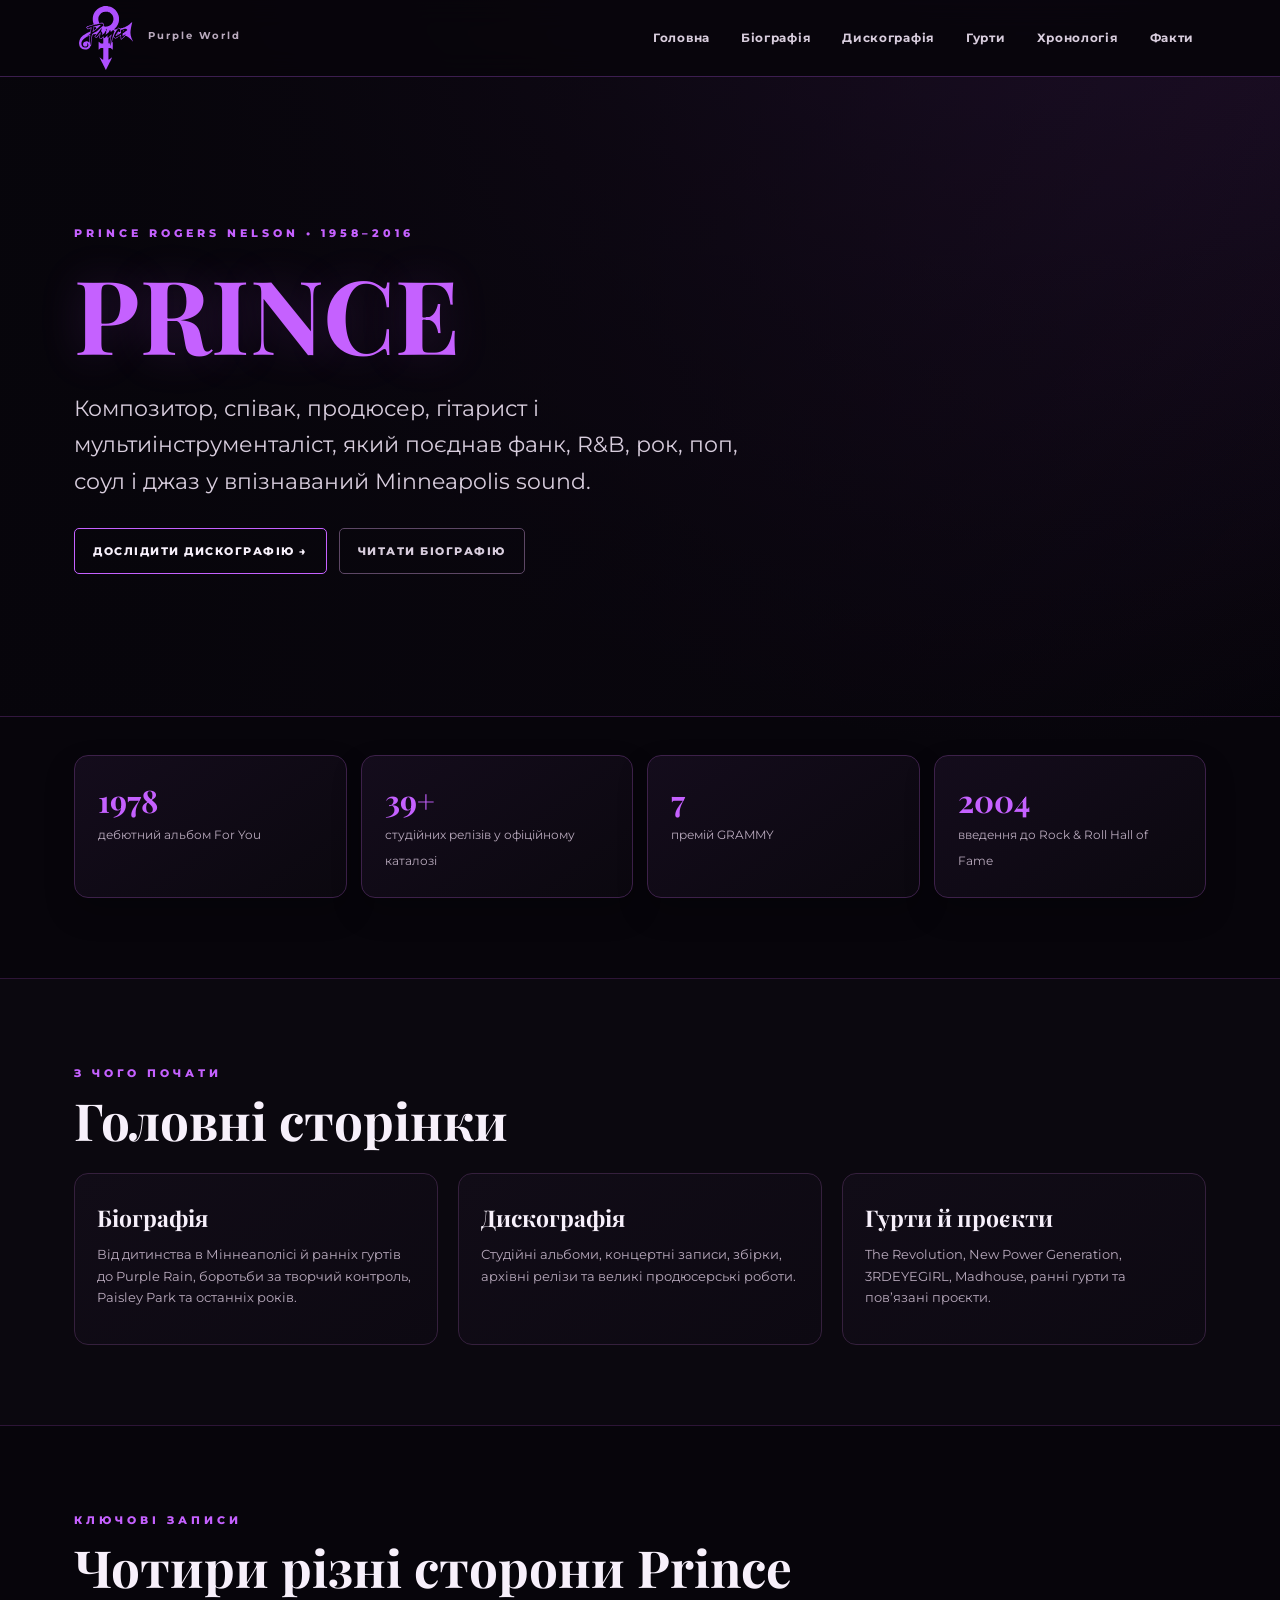
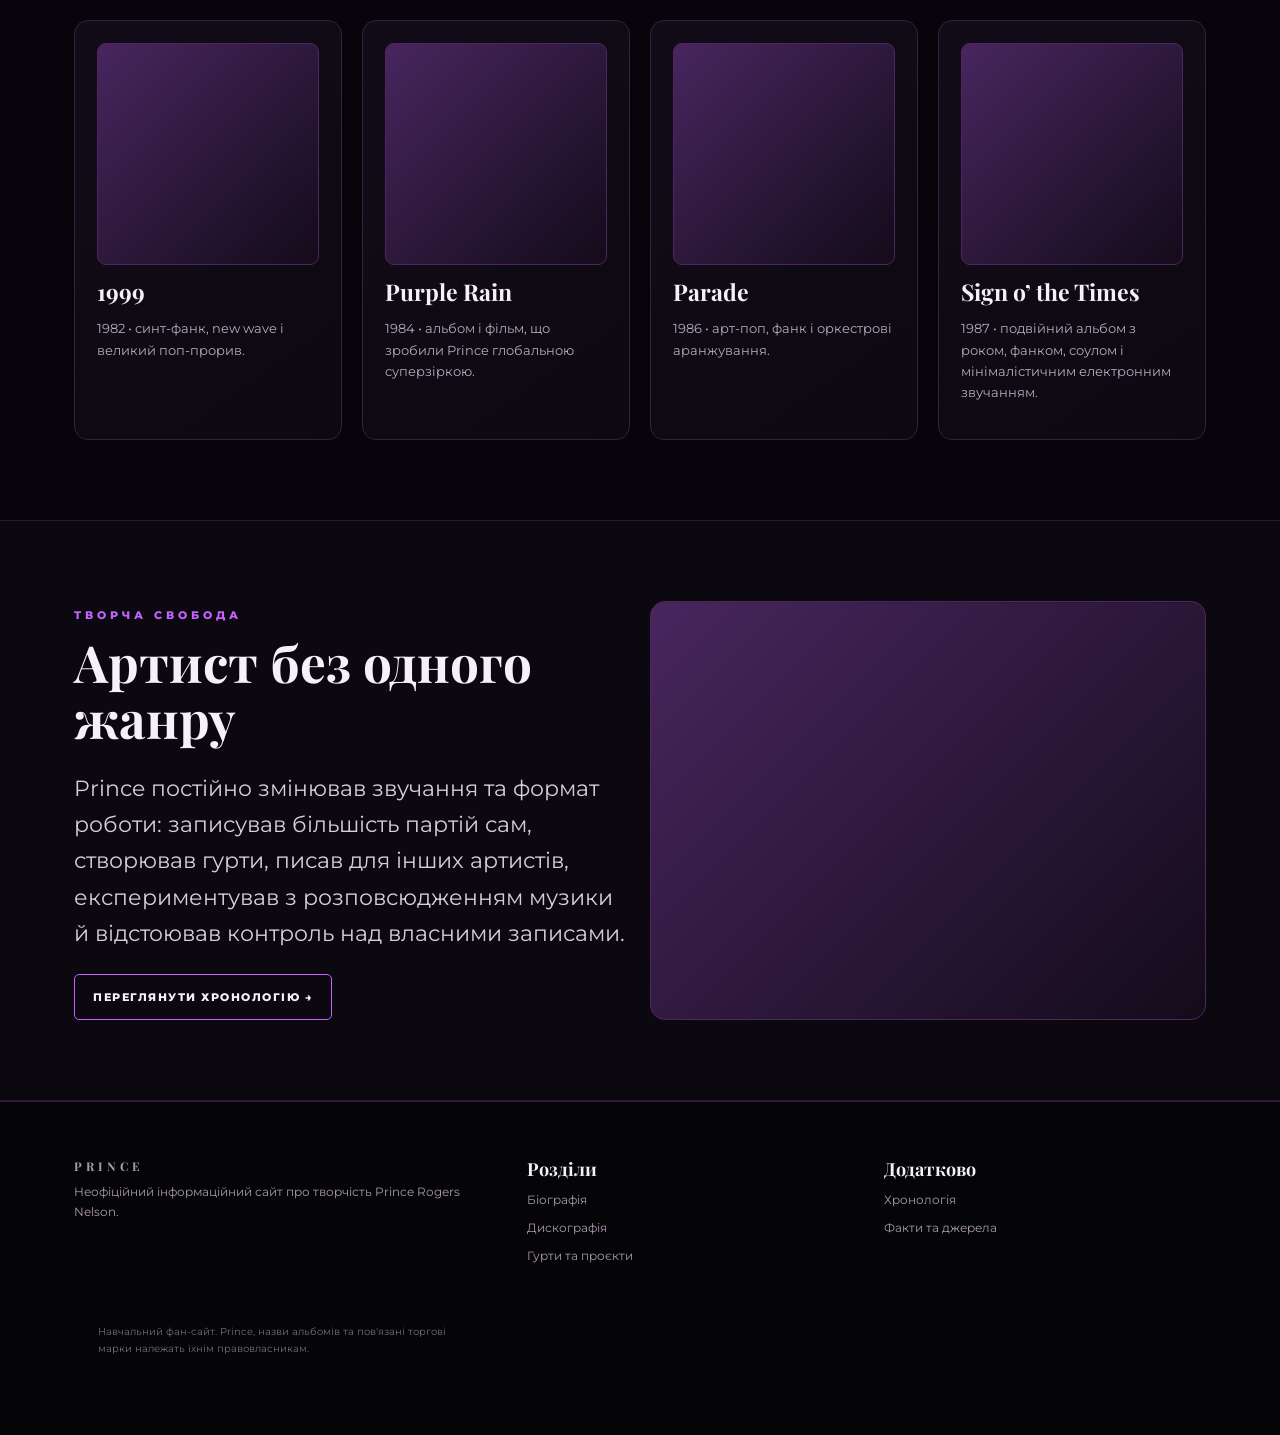
==== index.html @ ebdb9632 "Add files via upload" ====
<!doctype html><html lang="uk"><head><meta charset="utf-8"><meta name="viewport" content="width=device-width,initial-scale=1"><meta name="description" content="Головна — неофіційний інформаційний сайт про Prince"><title>Головна | PRINCE</title><link rel="stylesheet" href="style.css"></head><body><header class="site-header"><div class="header-inner">
<a class="logo" href="index.html">
    <img src="love-symbol.svg" alt="PRINCE">
    <span>Purple World</span>
</a>
<button class="menu-btn" aria-label="Меню">☰</button>
<nav class="nav">
<a href="index.html">Головна</a><a href="biography.html">Біографія</a><a href="discography.html">Дискографія</a><a href="bands.html">Гурти</a><a href="timeline.html">Хронологія</a><a href="facts.html">Факти</a>
</nav></div></header>
<main>
<section class="hero"><div class="hero-photo" style="--photo:url('images/prince-hero.jpg')"></div><div class="hero-content"><span class="kicker">Prince Rogers Nelson • 1958–2016</span><h1>PRINCE</h1><p class="lead">Композитор, співак, продюсер, гітарист і мультиінструменталіст, який поєднав фанк, R&B, рок, поп, соул і джаз у впізнаваний Minneapolis sound.</p><div class="actions"><a class="btn" href="discography.html">Дослідити дискографію →</a><a class="btn secondary" href="biography.html">Читати біографію</a></div></div></section>
<section><div class="wrap"><div class="stats"><div class="stat"><strong>1978</strong><span>дебютний альбом For You</span></div><div class="stat"><strong>39+</strong><span>студійних релізів у офіційному каталозі</span></div><div class="stat"><strong>7</strong><span>премій GRAMMY</span></div><div class="stat"><strong>2004</strong><span>введення до Rock & Roll Hall of Fame</span></div></div></div></section>
<section class="section-dark"><div class="wrap"><span class="kicker">З чого почати</span><h2>Головні сторінки</h2><div class="grid three"><a class="card" href="biography.html"><h3>Біографія</h3><p>Від дитинства в Міннеаполісі й ранніх гуртів до Purple Rain, боротьби за творчий контроль, Paisley Park та останніх років.</p></a><a class="card" href="discography.html"><h3>Дискографія</h3><p>Студійні альбоми, концертні записи, збірки, архівні релізи та великі продюсерські роботи.</p></a><a class="card" href="bands.html"><h3>Гурти й проєкти</h3><p>The Revolution, New Power Generation, 3RDEYEGIRL, Madhouse, ранні гурти та пов’язані проєкти.</p></a></div></div></section>
<section><div class="wrap"><span class="kicker">Ключові записи</span><h2>Чотири різні сторони Prince</h2><div class="grid four"><article class="card"><div class="album-cover" style="--photo:url('images/1999.jpg')" data-label="Обкладинка альбому"></div><h3>1999</h3><p>1982 • синт-фанк, new wave і великий поп-прорив.</p></article><article class="card"><div class="album-cover" style="--photo:url('images/purple-rain.jpg')" data-label="Обкладинка альбому"></div><h3>Purple Rain</h3><p>1984 • альбом і фільм, що зробили Prince глобальною суперзіркою.</p></article><article class="card"><div class="album-cover" style="--photo:url('images/parade.jpg')" data-label="Обкладинка альбому"></div><h3>Parade</h3><p>1986 • арт-поп, фанк і оркестрові аранжування.</p></article><article class="card"><div class="album-cover" style="--photo:url('images/sign-times.jpg')" data-label="Обкладинка альбому"></div><h3>Sign o’ the Times</h3><p>1987 • подвійний альбом з роком, фанком, соулом і мінімалістичним електронним звучанням.</p></article></div></div></section>
<section class="section-dark"><div class="wrap"><div class="grid two"><div><span class="kicker">Творча свобода</span><h2>Артист без одного жанру</h2><p class="lead">Prince постійно змінював звучання та формат роботи: записував більшість партій сам, створював гурти, писав для інших артистів, експериментував з розповсюдженням музики й відстоював контроль над власними записами.</p><a class="btn" href="timeline.html">Переглянути хронологію →</a></div><div class="photo-slot" style="--photo:url('images/paisley-park.jpg')" data-label="Додай фото: images/paisley-park.jpg"></div></div></div></section>
</main><footer class="site-footer"><div class="footer-inner"><div><a class="logo" href="index.html">PRINCE</a><p>Неофіційний інформаційний сайт про творчість Prince Rogers Nelson.</p></div><div><h3>Розділи</h3><a href="biography.html">Біографія</a><a href="discography.html">Дискографія</a><a href="bands.html">Гурти та проєкти</a></div><div><h3>Додатково</h3><a href="timeline.html">Хронологія</a><a href="facts.html">Факти та джерела</a></div><div class="copyright">Навчальний фан-сайт. Prince, назви альбомів та пов'язані торгові марки належать їхнім правовласникам.</div></footer><script src="script.js"></script>
</body></html>
---- style.css ----
@import url('https://fonts.googleapis.com/css2?family=Montserrat:wght@400;500;600;700;800&family=Playfair+Display:ital,wght@0,600;0,700;1,600&display=swap');

:root{
  --bg:#07050b;
  --panel:#100b16;
  --panel2:#15101d;
  --text:#f7f0fb;
  --muted:#b9aabd;
  --purple:#c561ff;
  --purple2:#8e35c8;
  --gold:#e7bf72;
  --line:#4b255d;
  --max:1180px;
}
*{box-sizing:border-box}
html{scroll-behavior:smooth}
body{margin:0;background:radial-gradient(circle at 80% -10%,#281235 0,transparent 30%),var(--bg);color:var(--text);font-family:Montserrat,Arial,sans-serif;line-height:1.65}
a{color:inherit;text-decoration:none}
img{max-width:100%}
button,input{font:inherit}
.site-header{position:sticky;top:0;z-index:50;min-height:76px;background:rgba(7,5,11,.9);backdrop-filter:blur(14px);border-bottom:1px solid rgba(197,97,255,.28)}
.header-inner{max-width:var(--max);margin:auto;display:flex;align-items:center;gap:25px;padding:0 24px;min-height:76px}
.logo{font:700 26px 'Playfair Display',serif;letter-spacing:4px;color:var(--purple);white-space:nowrap}
.logo {
    display: flex;
    align-items: center;
    gap: 10px;
}

.logo img {
    width: 64px;
    height: 64px;
    object-fit: contain;
}
.logo img {
    filter: invert(40%) sepia(80%) saturate(3000%) hue-rotate(250deg);
}
.logo span{font-family:Montserrat;font-size:10px;letter-spacing:2px;color:var(--muted);display:block;margin-top:-5px}
.nav{margin-left:auto;display:flex;align-items:center;gap:7px;flex-wrap:wrap;justify-content:flex-end}
.nav a{font-size:12px;font-weight:700;letter-spacing:.7px;padding:10px 12px;border-radius:30px;color:#d8cddd}
.nav a:hover,.nav a.active{background:#24102d;color:#fff}
.menu-btn{display:none;margin-left:auto;background:none;border:1px solid var(--line);color:white;border-radius:9px;padding:8px 11px}
main{min-height:70vh}
.wrap{max-width:var(--max);margin:auto;padding:80px 24px}
.kicker{color:var(--purple);font-size:11px;letter-spacing:4px;font-weight:800;text-transform:uppercase}
h1,h2,h3{font-family:'Playfair Display',serif;line-height:1.08}
h1{font-size:clamp(52px,8vw,105px);margin:13px 0 22px}
h2{font-size:clamp(34px,4vw,52px);margin:8px 0 25px}
h3{font-size:23px;margin:10px 0}
p{color:#d2c7d5}.muted{color:var(--muted)}
.lead{font-size:clamp(17px,2vw,22px);max-width:760px;color:#d8cddd}
.hero{min-height:640px;display:grid;align-items:center;border-bottom:1px solid #32173f;position:relative;overflow:hidden}
.hero:after{content:'';position:absolute;inset:0;background:linear-gradient(90deg,rgba(7,5,11,.98) 10%,rgba(7,5,11,.72) 48%,rgba(7,5,11,.15) 100%);pointer-events:none}
.hero-photo{position:absolute;inset:0;background-image:linear-gradient(135deg,rgba(105,44,138,.15),rgba(0,0,0,.1)),var(--photo,url('images/prince-hero.jpg'));background-position:center;background-size:cover;filter:saturate(.85)}
.hero-content{position:relative;z-index:2;max-width:var(--max);width:100%;margin:auto;padding:100px 24px}
.hero h1{color:var(--purple);text-shadow:0 0 45px rgba(197,97,255,.18)}
.hero .lead{max-width:680px}
.actions{display:flex;gap:12px;flex-wrap:wrap;margin-top:28px}
.btn{display:inline-flex;align-items:center;gap:8px;border:1px solid var(--purple);border-radius:5px;padding:13px 18px;font-size:11px;font-weight:800;letter-spacing:1.5px;text-transform:uppercase;transition:.2s}
.btn:hover{background:var(--purple);color:#100714;transform:translateY(-2px)}
.btn.secondary{border-color:#5d4765;color:#d8cddd}.btn.secondary:hover{background:#1b1420;color:white}
.stats{display:grid;grid-template-columns:repeat(4,1fr);gap:14px;margin-top:-42px;position:relative;z-index:3}
.stat{background:linear-gradient(145deg,#140c1c,#0b080f);border:1px solid #3d214a;border-radius:14px;padding:23px;box-shadow:0 14px 30px rgba(0,0,0,.24)}
.stat strong{display:block;font:700 31px 'Playfair Display';color:var(--purple)}
.stat span{font-size:12px;color:var(--muted)}
.grid{display:grid;gap:20px}.grid.two{grid-template-columns:repeat(2,1fr)}.grid.three{grid-template-columns:repeat(3,1fr)}.grid.four{grid-template-columns:repeat(4,1fr)}
.card{background:linear-gradient(145deg,#110c17,#0d0912);border:1px solid #35203d;border-radius:14px;padding:22px;transition:.25s}
.card:hover{border-color:#6f3589;transform:translateY(-3px)}
.card p{font-size:13px;color:var(--muted)}
.album-cover,.photo-slot{position:relative;overflow:hidden;background-color:#170f20;background-image:linear-gradient(135deg,rgba(197,97,255,.28),rgba(18,10,24,.78)),var(--photo);background-size:cover;background-position:center;border:1px solid #4e275e}
.album-cover{aspect-ratio:1;border-radius:9px;margin-bottom:15px}.photo-slot{min-height:370px;border-radius:15px}
.photo-slot:after,.album-cover:after{content:attr(data-label);position:absolute;left:12px;right:12px;bottom:12px;padding:8px 10px;background:rgba(7,5,11,.72);backdrop-filter:blur(8px);border:1px solid rgba(255,255,255,.12);border-radius:7px;color:#d8cddd;font-size:10px;letter-spacing:.5px}
.photo-slot:after,
.album-cover:after {
    display: none;
}
.section-dark{background:#0b080f;border-block:1px solid #2d1537}
.timeline{position:relative;margin-top:30px}.timeline:before{content:'';position:absolute;left:14px;top:10px;bottom:10px;width:2px;background:linear-gradient(var(--purple),#32153f)}
.timeline-item{position:relative;padding:0 0 34px 55px}.timeline-item:before{content:'';position:absolute;left:7px;top:5px;width:16px;height:16px;border:3px solid var(--bg);border-radius:50%;background:var(--purple);box-shadow:0 0 0 1px #7938a0}
.timeline-item .year{color:var(--purple);font-weight:800;font-size:12px;letter-spacing:2px}.timeline-item h3{margin:4px 0}.timeline-item p{margin:8px 0 0;max-width:820px;color:var(--muted)}
.page-hero{padding:90px 24px 60px;border-bottom:1px solid #351a40;background:radial-gradient(circle at 80% 20%,#2f123d 0,transparent 35%)}
.page-hero>div{max-width:var(--max);margin:auto}.page-hero h1{font-size:clamp(48px,7vw,88px);margin-bottom:15px}
.bio-layout{display:grid;grid-template-columns:.85fr 1.15fr;gap:45px;align-items:start}.bio-layout .photo-slot{position:sticky;top:110px}
.quote{font:italic 24px 'Playfair Display';color:#d9a2fb;border-left:3px solid var(--purple);padding:5px 0 5px 22px;margin:35px 0}
.info-table{width:100%;border-collapse:collapse}.info-table td{padding:12px 0;border-bottom:1px solid #2c1d32;vertical-align:top}.info-table td:first-child{width:36%;color:#9c8ba3;font-size:12px;text-transform:uppercase;letter-spacing:.7px}.info-table td:last-child{font-size:14px}
.filters{display:flex;gap:9px;flex-wrap:wrap;margin:25px 0}.filter-btn{cursor:pointer;border:1px solid #4c3155;background:#0f0a14;color:#c9bdcd;border-radius:30px;padding:9px 14px;font-size:11px;font-weight:700}.filter-btn.active,.filter-btn:hover{background:#3c174d;border-color:#8d43aa;color:white}
.search{width:100%;max-width:480px;background:#0c0910;border:1px solid #482654;color:white;border-radius:8px;padding:13px 14px;outline:none}.search:focus{border-color:var(--purple)}
.discography-grid{display:grid;grid-template-columns:repeat(4,1fr);gap:15px}.release{padding:16px;background:#0d0911;border:1px solid #33203a;border-radius:10px}.release .year{font-size:11px;color:var(--purple);font-weight:800;letter-spacing:1px}.release h3{font-family:Montserrat;font-size:14px;margin:7px 0 0;line-height:1.35}.release .tag{display:inline-block;margin-top:9px;font-size:9px;letter-spacing:.8px;text-transform:uppercase;color:#a996b0}.release.hidden{display:none}
.band-card{display:grid;grid-template-columns:150px 1fr;gap:20px;align-items:center}.band-card .photo-slot{min-height:150px;aspect-ratio:1}.band-card ul{padding-left:18px;color:#cbbdcc;font-size:13px}
.facts{counter-reset:facts}.fact{position:relative;padding:20px 20px 20px 74px;min-height:90px}.fact:before{counter-increment:facts;content:counter(facts,decimal-leading-zero);position:absolute;left:18px;top:20px;color:var(--purple);font:700 25px 'Playfair Display'}
.source-list a{color:#d69aff;text-decoration:underline;text-underline-offset:3px}.source-list li{margin-bottom:10px;color:#bbaec0;font-size:13px}
.site-footer{border-top:1px solid #351943;background:#050407}.footer-inner{max-width:var(--max);margin:auto;padding:48px 24px;display:grid;grid-template-columns:1.3fr 1fr 1fr;gap:35px}.footer-inner h3{font-size:18px}.footer-inner a,.footer-inner p{display:block;font-size:12px;color:#a99bad;margin:8px 0}.copyright{max-width:var(--max);margin:auto;padding:16px 24px 30px;color:#776b7c;font-size:10px}
.notice{border:1px dashed #6e3b7f;background:#100a16;border-radius:12px;padding:18px;color:#c9b9ce;font-size:13px}
@media(max-width:980px){.discography-grid,.grid.four{grid-template-columns:repeat(3,1fr)}.grid.three{grid-template-columns:repeat(2,1fr)}.stats{grid-template-columns:repeat(2,1fr)}.bio-layout{grid-template-columns:1fr}.bio-layout .photo-slot{position:relative;top:auto;min-height:500px}.footer-inner{grid-template-columns:1fr 1fr}}
@media(max-width:760px){.menu-btn{display:block}.nav{display:none;position:absolute;left:0;right:0;top:76px;background:#09060d;border-bottom:1px solid #3b1a49;padding:16px 20px;flex-direction:column;align-items:stretch}.nav.open{display:flex}.nav a{text-align:center}.hero{min-height:580px}.hero:after{background:linear-gradient(0deg,rgba(7,5,11,.98) 8%,rgba(7,5,11,.65) 70%,rgba(7,5,11,.3))}.wrap{padding:58px 18px}.page-hero{padding:70px 18px 45px}.page-hero>div{padding:0}.grid.two,.grid.three,.grid.four,.discography-grid{grid-template-columns:1fr}.stats{grid-template-columns:1fr 1fr;margin-top:-25px}.stat{padding:16px}.band-card{grid-template-columns:1fr}.band-card .photo-slot{aspect-ratio:16/10}.footer-inner{grid-template-columns:1fr}.photo-slot{min-height:300px}}
@media(max-width:450px){.stats{grid-template-columns:1fr}.hero h1{font-size:62px}.logo{font-size:22px}}
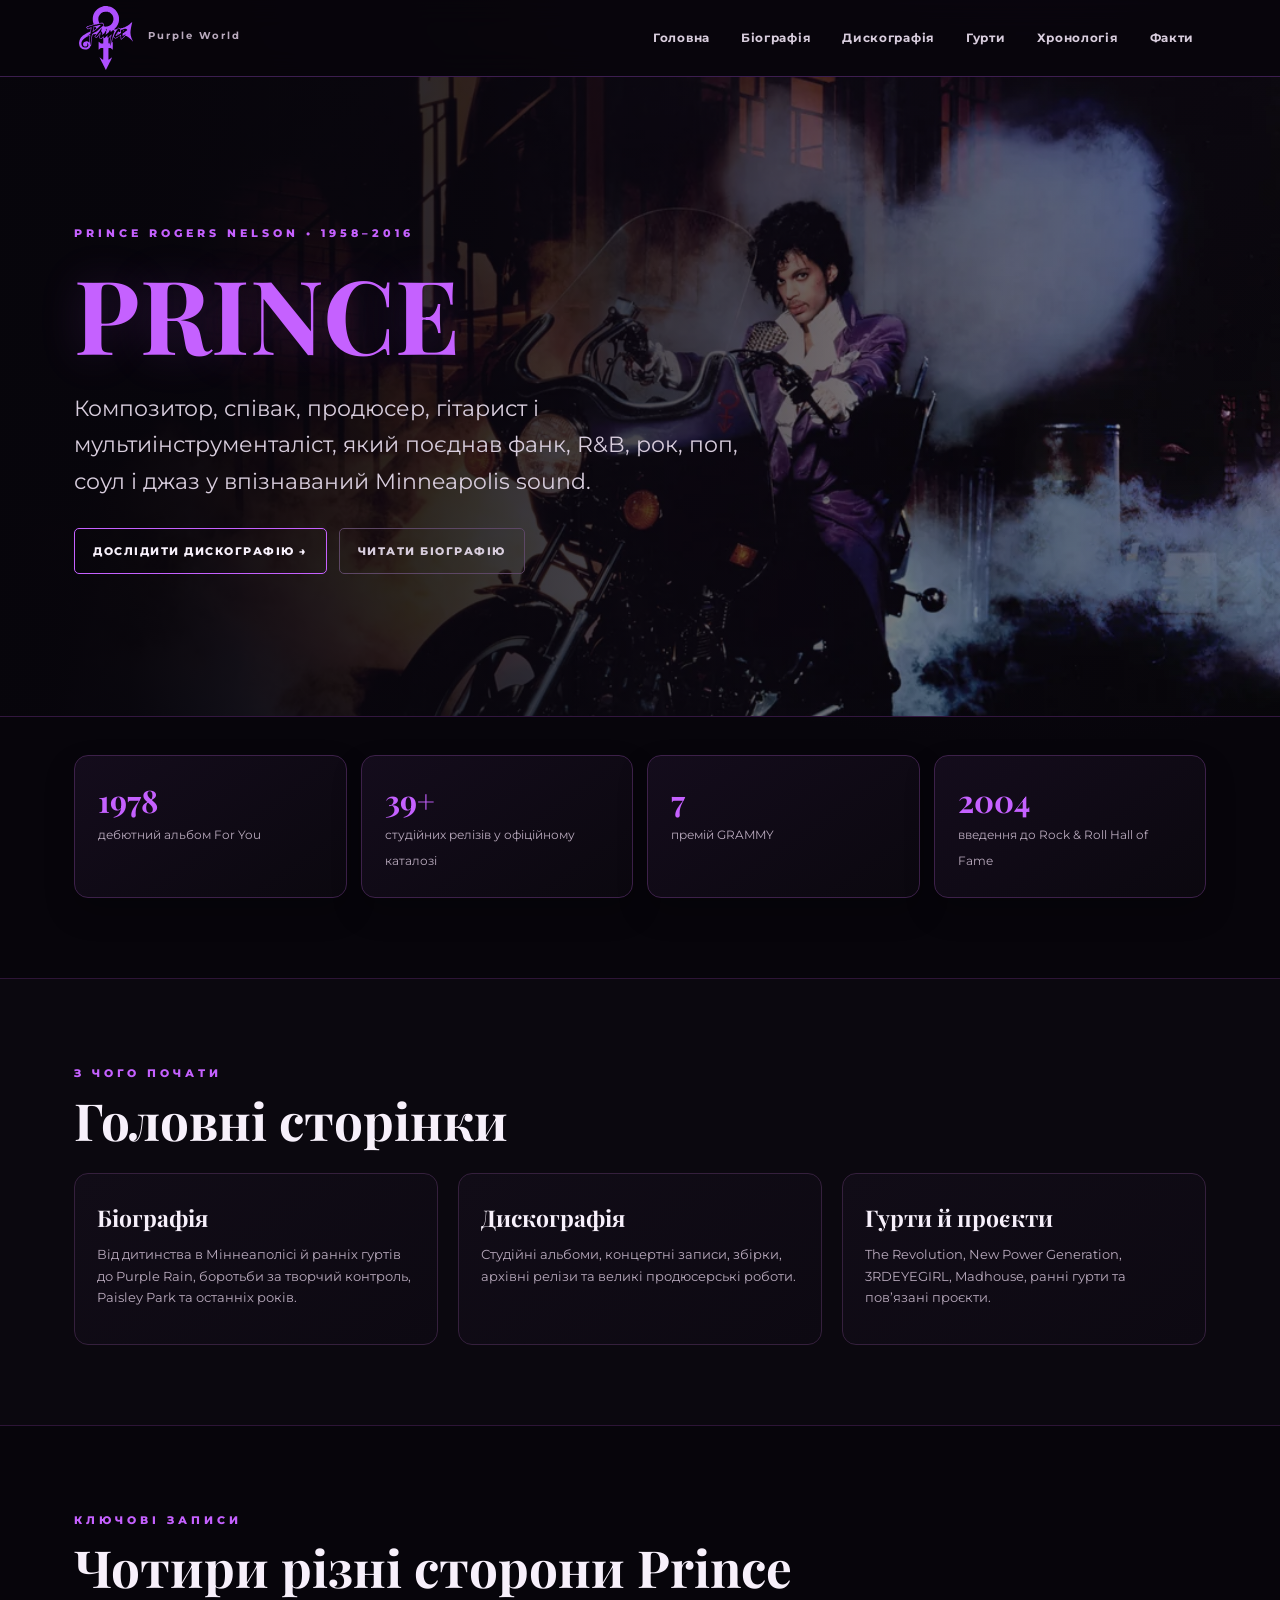
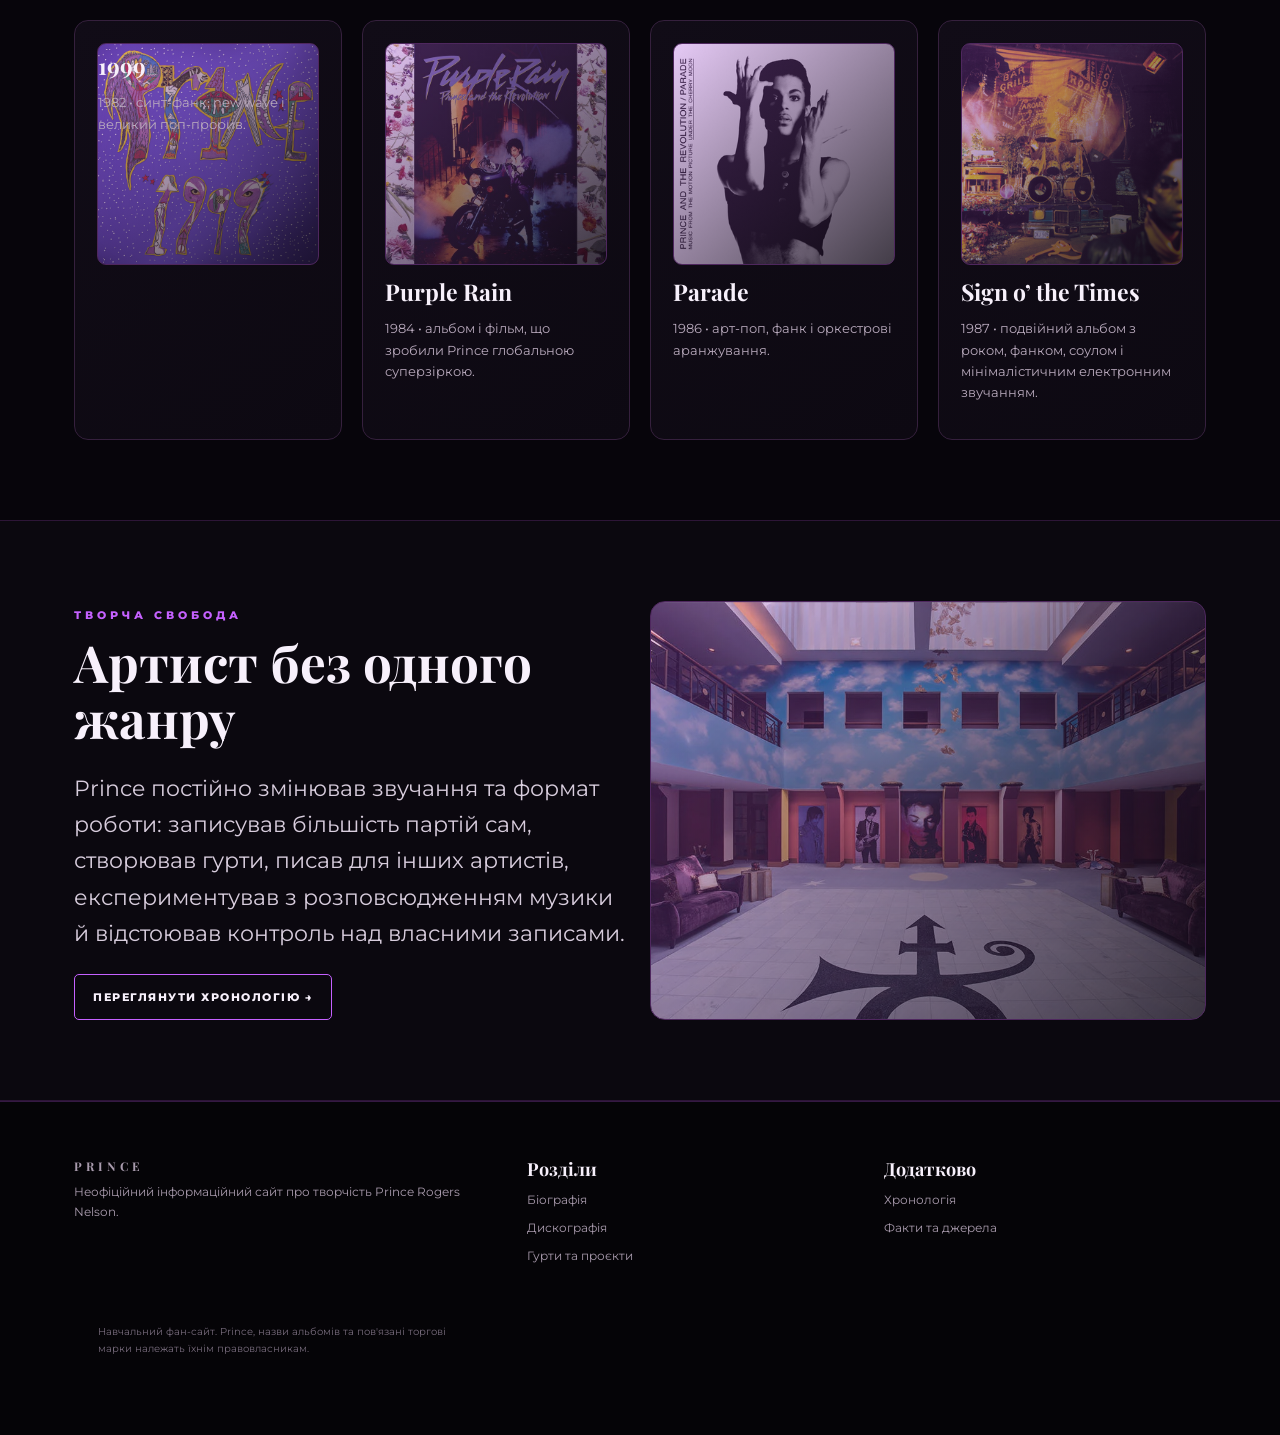
==== commit 6142d39d: "Update index.html" ====
--- a/index.html
+++ b/index.html
@@ -11,7 +11,10 @@
 <section class="hero"><div class="hero-photo" style="--photo:url('images/prince-hero.jpg')"></div><div class="hero-content"><span class="kicker">Prince Rogers Nelson • 1958–2016</span><h1>PRINCE</h1><p class="lead">Композитор, співак, продюсер, гітарист і мультиінструменталіст, який поєднав фанк, R&B, рок, поп, соул і джаз у впізнаваний Minneapolis sound.</p><div class="actions"><a class="btn" href="discography.html">Дослідити дискографію →</a><a class="btn secondary" href="biography.html">Читати біографію</a></div></div></section>
 <section><div class="wrap"><div class="stats"><div class="stat"><strong>1978</strong><span>дебютний альбом For You</span></div><div class="stat"><strong>39+</strong><span>студійних релізів у офіційному каталозі</span></div><div class="stat"><strong>7</strong><span>премій GRAMMY</span></div><div class="stat"><strong>2004</strong><span>введення до Rock & Roll Hall of Fame</span></div></div></div></section>
 <section class="section-dark"><div class="wrap"><span class="kicker">З чого почати</span><h2>Головні сторінки</h2><div class="grid three"><a class="card" href="biography.html"><h3>Біографія</h3><p>Від дитинства в Міннеаполісі й ранніх гуртів до Purple Rain, боротьби за творчий контроль, Paisley Park та останніх років.</p></a><a class="card" href="discography.html"><h3>Дискографія</h3><p>Студійні альбоми, концертні записи, збірки, архівні релізи та великі продюсерські роботи.</p></a><a class="card" href="bands.html"><h3>Гурти й проєкти</h3><p>The Revolution, New Power Generation, 3RDEYEGIRL, Madhouse, ранні гурти та пов’язані проєкти.</p></a></div></div></section>
-<section><div class="wrap"><span class="kicker">Ключові записи</span><h2>Чотири різні сторони Prince</h2><div class="grid four"><article class="card"><div class="album-cover" style="--photo:url('images/1999.jpg')" data-label="Обкладинка альбому"></div><h3>1999</h3><p>1982 • синт-фанк, new wave і великий поп-прорив.</p></article><article class="card"><div class="album-cover" style="--photo:url('images/purple-rain.jpg')" data-label="Обкладинка альбому"></div><h3>Purple Rain</h3><p>1984 • альбом і фільм, що зробили Prince глобальною суперзіркою.</p></article><article class="card"><div class="album-cover" style="--photo:url('images/parade.jpg')" data-label="Обкладинка альбому"></div><h3>Parade</h3><p>1986 • арт-поп, фанк і оркестрові аранжування.</p></article><article class="card"><div class="album-cover" style="--photo:url('images/sign-times.jpg')" data-label="Обкладинка альбому"></div><h3>Sign o’ the Times</h3><p>1987 • подвійний альбом з роком, фанком, соулом і мінімалістичним електронним звучанням.</p></article></div></div></section>
+<section><div class="wrap"><span class="kicker">Ключові записи</span><h2>Чотири різні сторони Prince</h2><div class="grid four"><article class="card"><div class="album-cover" style="--photo:url('images/1999.jpg')" data-label="Обкладинка альбому"><a class="feature-card" href="https://en.wikipedia.org/wiki/1999_(Prince_album)" target="_blank">
+    <h3>1999</h3>
+    <p>1982 • синт-фанк, new wave і великий поп-прорив.</p>
+</a></article><article class="card"><div class="album-cover" style="--photo:url('images/purple-rain.jpg')" data-label="Обкладинка альбому"></div><h3>Purple Rain</h3><p>1984 • альбом і фільм, що зробили Prince глобальною суперзіркою.</p></article><article class="card"><div class="album-cover" style="--photo:url('images/parade.jpg')" data-label="Обкладинка альбому"></div><h3>Parade</h3><p>1986 • арт-поп, фанк і оркестрові аранжування.</p></article><article class="card"><div class="album-cover" style="--photo:url('images/sign-times.jpg')" data-label="Обкладинка альбому"></div><h3>Sign o’ the Times</h3><p>1987 • подвійний альбом з роком, фанком, соулом і мінімалістичним електронним звучанням.</p></article></div></div></section>
 <section class="section-dark"><div class="wrap"><div class="grid two"><div><span class="kicker">Творча свобода</span><h2>Артист без одного жанру</h2><p class="lead">Prince постійно змінював звучання та формат роботи: записував більшість партій сам, створював гурти, писав для інших артистів, експериментував з розповсюдженням музики й відстоював контроль над власними записами.</p><a class="btn" href="timeline.html">Переглянути хронологію →</a></div><div class="photo-slot" style="--photo:url('images/paisley-park.jpg')" data-label="Додай фото: images/paisley-park.jpg"></div></div></div></section>
 </main><footer class="site-footer"><div class="footer-inner"><div><a class="logo" href="index.html">PRINCE</a><p>Неофіційний інформаційний сайт про творчість Prince Rogers Nelson.</p></div><div><h3>Розділи</h3><a href="biography.html">Біографія</a><a href="discography.html">Дискографія</a><a href="bands.html">Гурти та проєкти</a></div><div><h3>Додатково</h3><a href="timeline.html">Хронологія</a><a href="facts.html">Факти та джерела</a></div><div class="copyright">Навчальний фан-сайт. Prince, назви альбомів та пов'язані торгові марки належать їхнім правовласникам.</div></footer><script src="script.js"></script>
-</body></html>+</body></html>
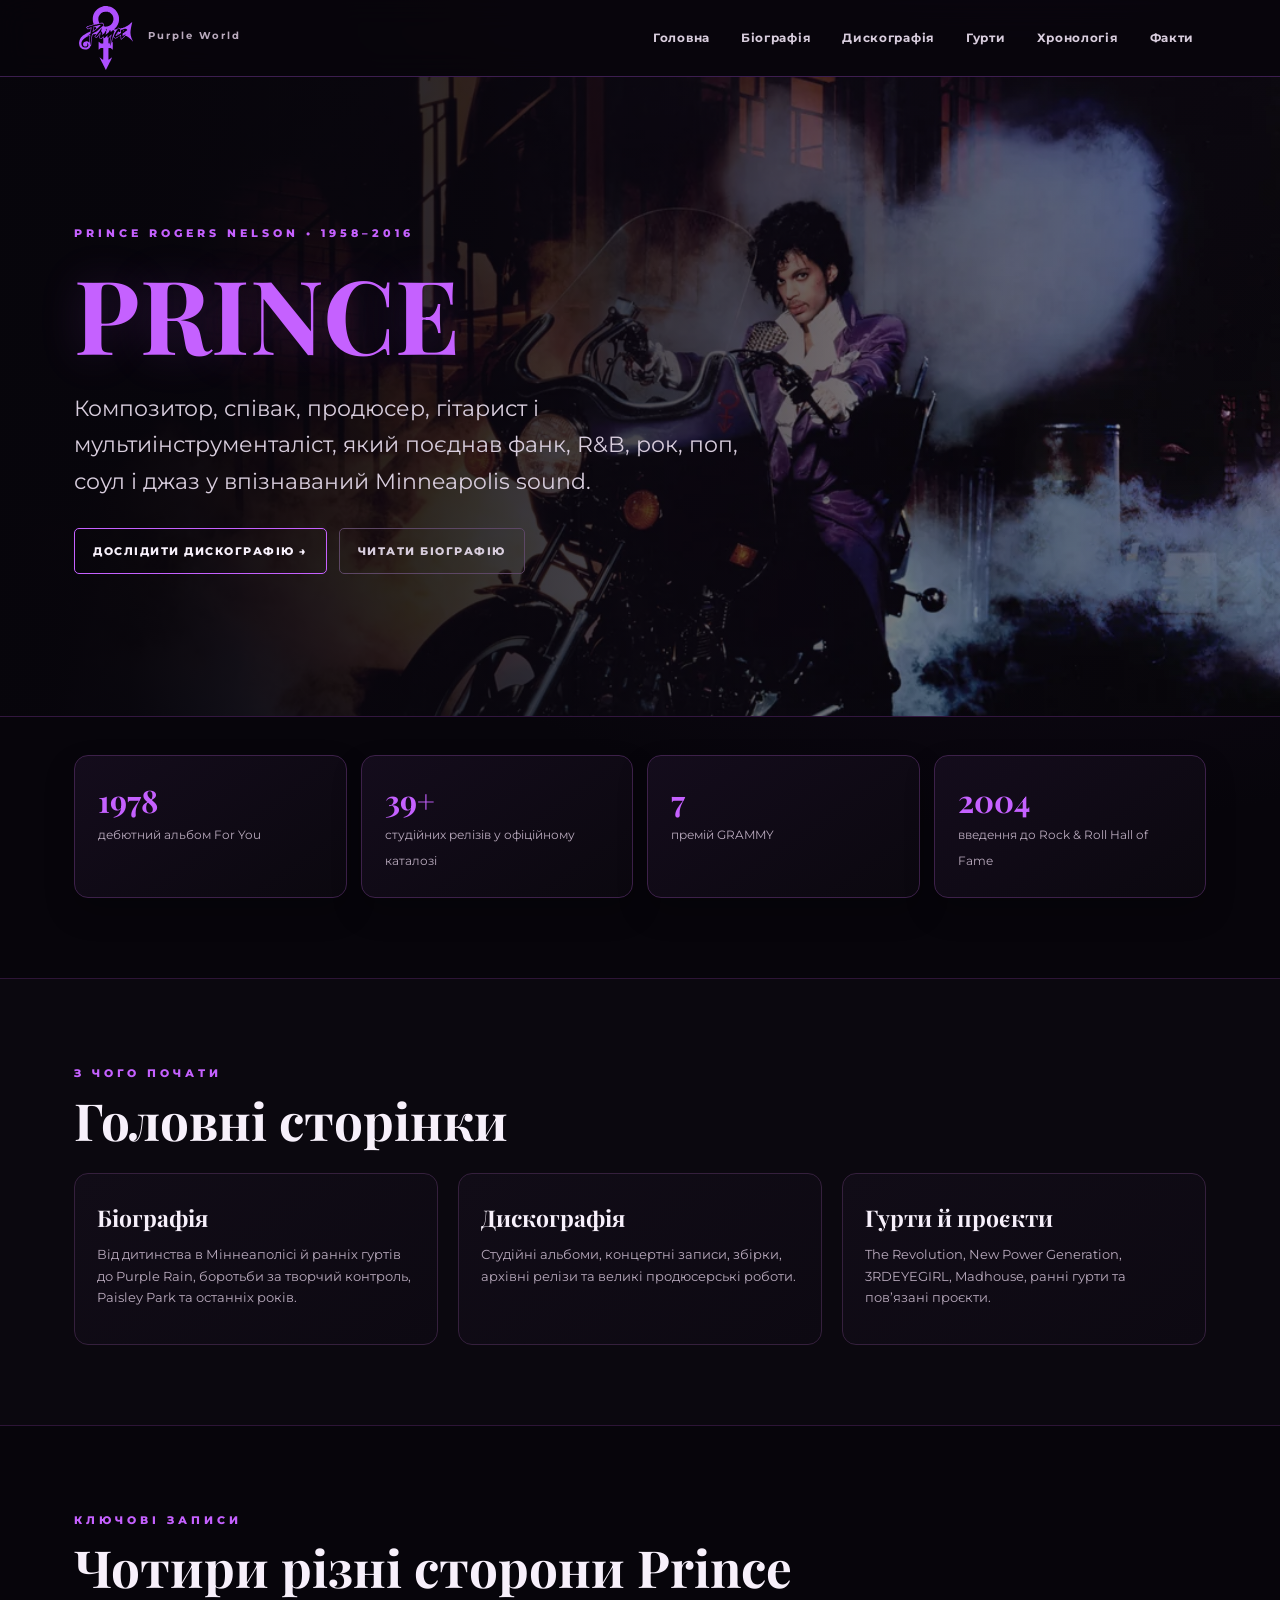
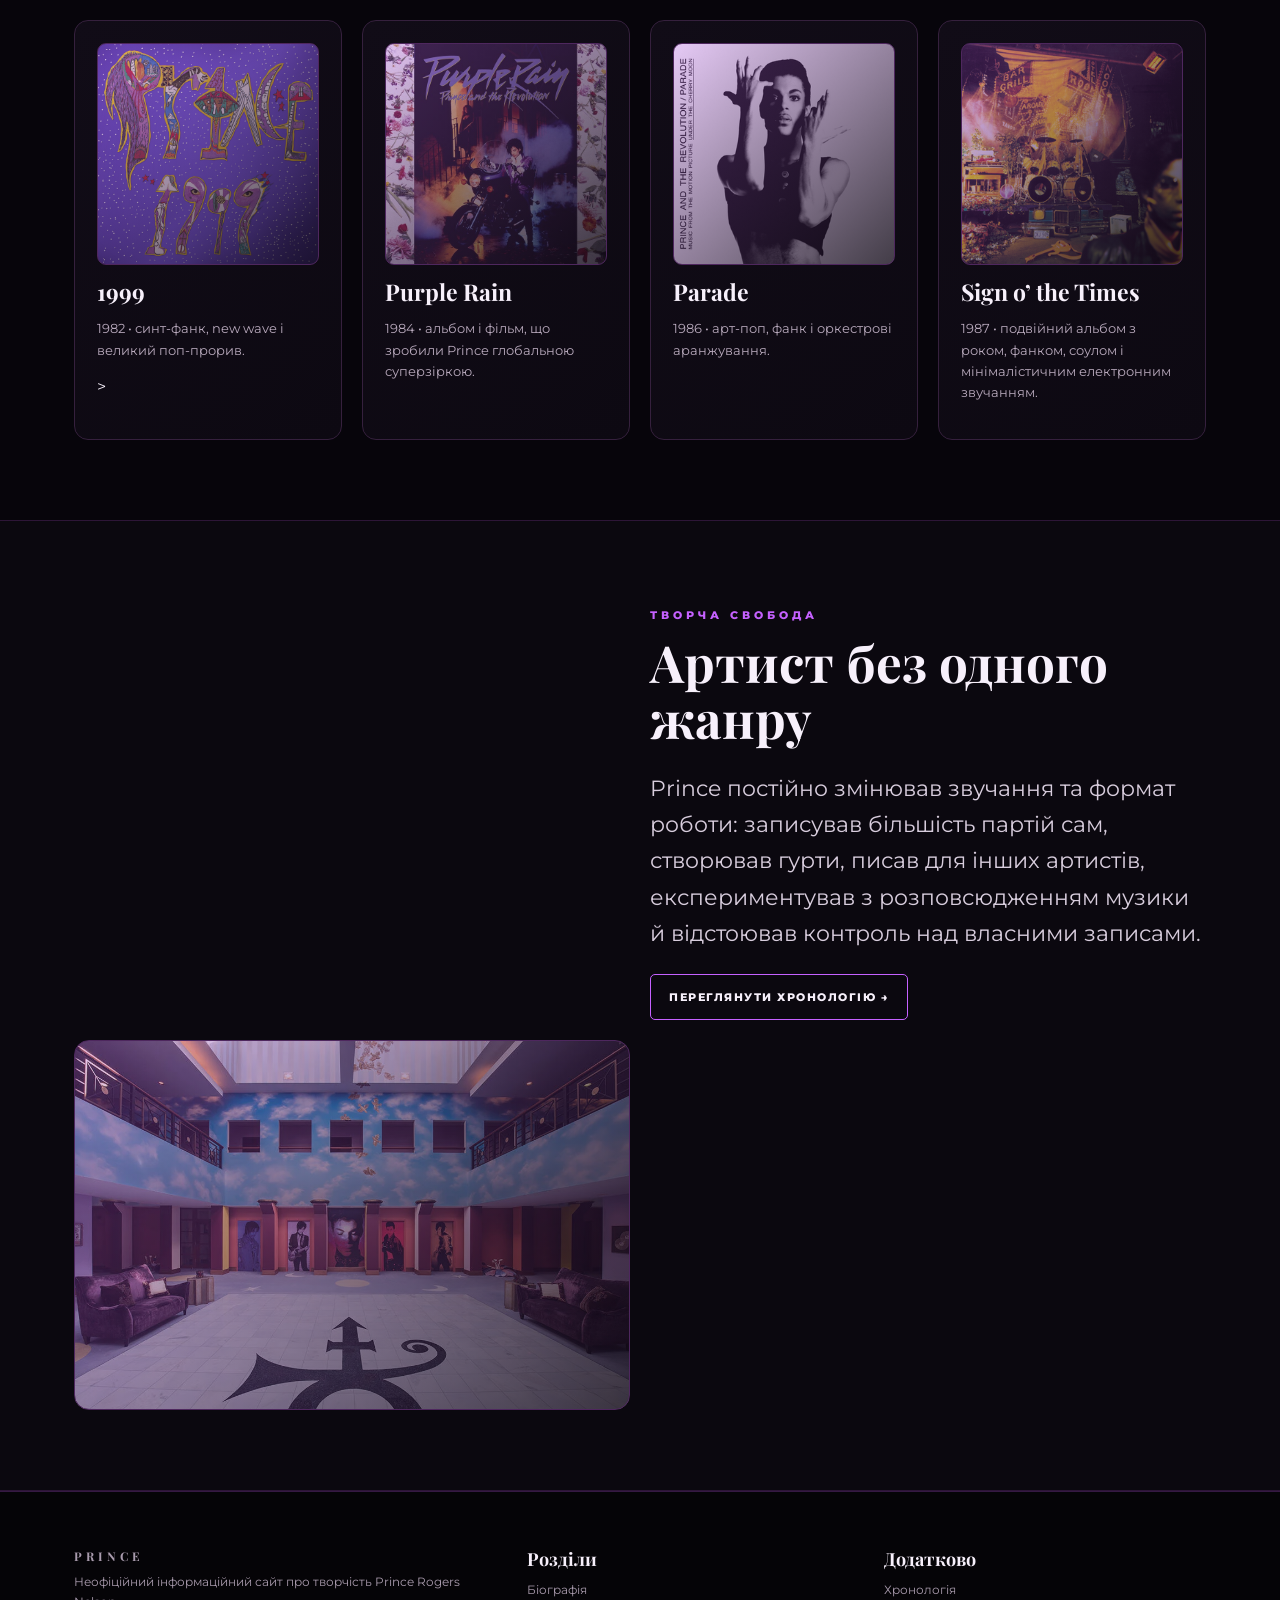
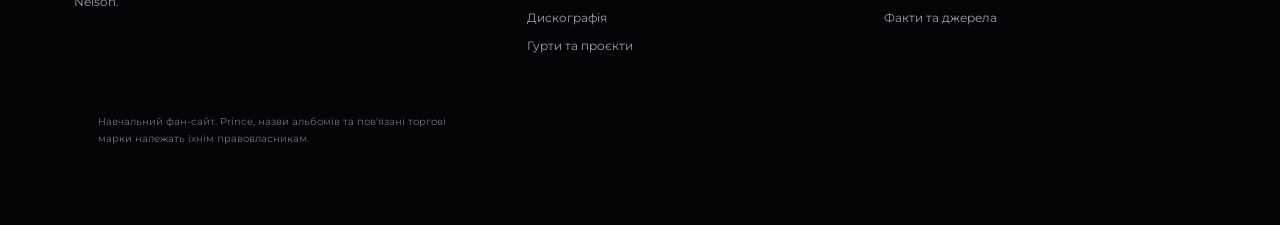
==== commit 2e7cc5b4: "Update index.html" ====
--- a/index.html
+++ b/index.html
@@ -12,9 +12,7 @@
 <section><div class="wrap"><div class="stats"><div class="stat"><strong>1978</strong><span>дебютний альбом For You</span></div><div class="stat"><strong>39+</strong><span>студійних релізів у офіційному каталозі</span></div><div class="stat"><strong>7</strong><span>премій GRAMMY</span></div><div class="stat"><strong>2004</strong><span>введення до Rock & Roll Hall of Fame</span></div></div></div></section>
 <section class="section-dark"><div class="wrap"><span class="kicker">З чого почати</span><h2>Головні сторінки</h2><div class="grid three"><a class="card" href="biography.html"><h3>Біографія</h3><p>Від дитинства в Міннеаполісі й ранніх гуртів до Purple Rain, боротьби за творчий контроль, Paisley Park та останніх років.</p></a><a class="card" href="discography.html"><h3>Дискографія</h3><p>Студійні альбоми, концертні записи, збірки, архівні релізи та великі продюсерські роботи.</p></a><a class="card" href="bands.html"><h3>Гурти й проєкти</h3><p>The Revolution, New Power Generation, 3RDEYEGIRL, Madhouse, ранні гурти та пов’язані проєкти.</p></a></div></div></section>
 <section><div class="wrap"><span class="kicker">Ключові записи</span><h2>Чотири різні сторони Prince</h2><div class="grid four"><article class="card"><div class="album-cover" style="--photo:url('images/1999.jpg')" data-label="Обкладинка альбому"><a class="feature-card" href="https://en.wikipedia.org/wiki/1999_(Prince_album)" target="_blank">
-    <h3>1999</h3>
-    <p>1982 • синт-фанк, new wave і великий поп-прорив.</p>
-</a></article><article class="card"><div class="album-cover" style="--photo:url('images/purple-rain.jpg')" data-label="Обкладинка альбому"></div><h3>Purple Rain</h3><p>1984 • альбом і фільм, що зробили Prince глобальною суперзіркою.</p></article><article class="card"><div class="album-cover" style="--photo:url('images/parade.jpg')" data-label="Обкладинка альбому"></div><h3>Parade</h3><p>1986 • арт-поп, фанк і оркестрові аранжування.</p></article><article class="card"><div class="album-cover" style="--photo:url('images/sign-times.jpg')" data-label="Обкладинка альбому"></div><h3>Sign o’ the Times</h3><p>1987 • подвійний альбом з роком, фанком, соулом і мінімалістичним електронним звучанням.</p></article></div></div></section>
+</div><h3>1999</h3><p>1982 • синт-фанк, new wave і великий поп-прорив.</p>></article><article class="card"><div class="album-cover" style="--photo:url('images/purple-rain.jpg')" data-label="Обкладинка альбому"></div><h3>Purple Rain</h3><p>1984 • альбом і фільм, що зробили Prince глобальною суперзіркою.</p></article><article class="card"><div class="album-cover" style="--photo:url('images/parade.jpg')" data-label="Обкладинка альбому"></div><h3>Parade</h3><p>1986 • арт-поп, фанк і оркестрові аранжування.</p></article><article class="card"><div class="album-cover" style="--photo:url('images/sign-times.jpg')" data-label="Обкладинка альбому"></div><h3>Sign o’ the Times</h3><p>1987 • подвійний альбом з роком, фанком, соулом і мінімалістичним електронним звучанням.</p></article></div></div></section>
 <section class="section-dark"><div class="wrap"><div class="grid two"><div><span class="kicker">Творча свобода</span><h2>Артист без одного жанру</h2><p class="lead">Prince постійно змінював звучання та формат роботи: записував більшість партій сам, створював гурти, писав для інших артистів, експериментував з розповсюдженням музики й відстоював контроль над власними записами.</p><a class="btn" href="timeline.html">Переглянути хронологію →</a></div><div class="photo-slot" style="--photo:url('images/paisley-park.jpg')" data-label="Додай фото: images/paisley-park.jpg"></div></div></div></section>
 </main><footer class="site-footer"><div class="footer-inner"><div><a class="logo" href="index.html">PRINCE</a><p>Неофіційний інформаційний сайт про творчість Prince Rogers Nelson.</p></div><div><h3>Розділи</h3><a href="biography.html">Біографія</a><a href="discography.html">Дискографія</a><a href="bands.html">Гурти та проєкти</a></div><div><h3>Додатково</h3><a href="timeline.html">Хронологія</a><a href="facts.html">Факти та джерела</a></div><div class="copyright">Навчальний фан-сайт. Prince, назви альбомів та пов'язані торгові марки належать їхнім правовласникам.</div></footer><script src="script.js"></script>
 </body></html>
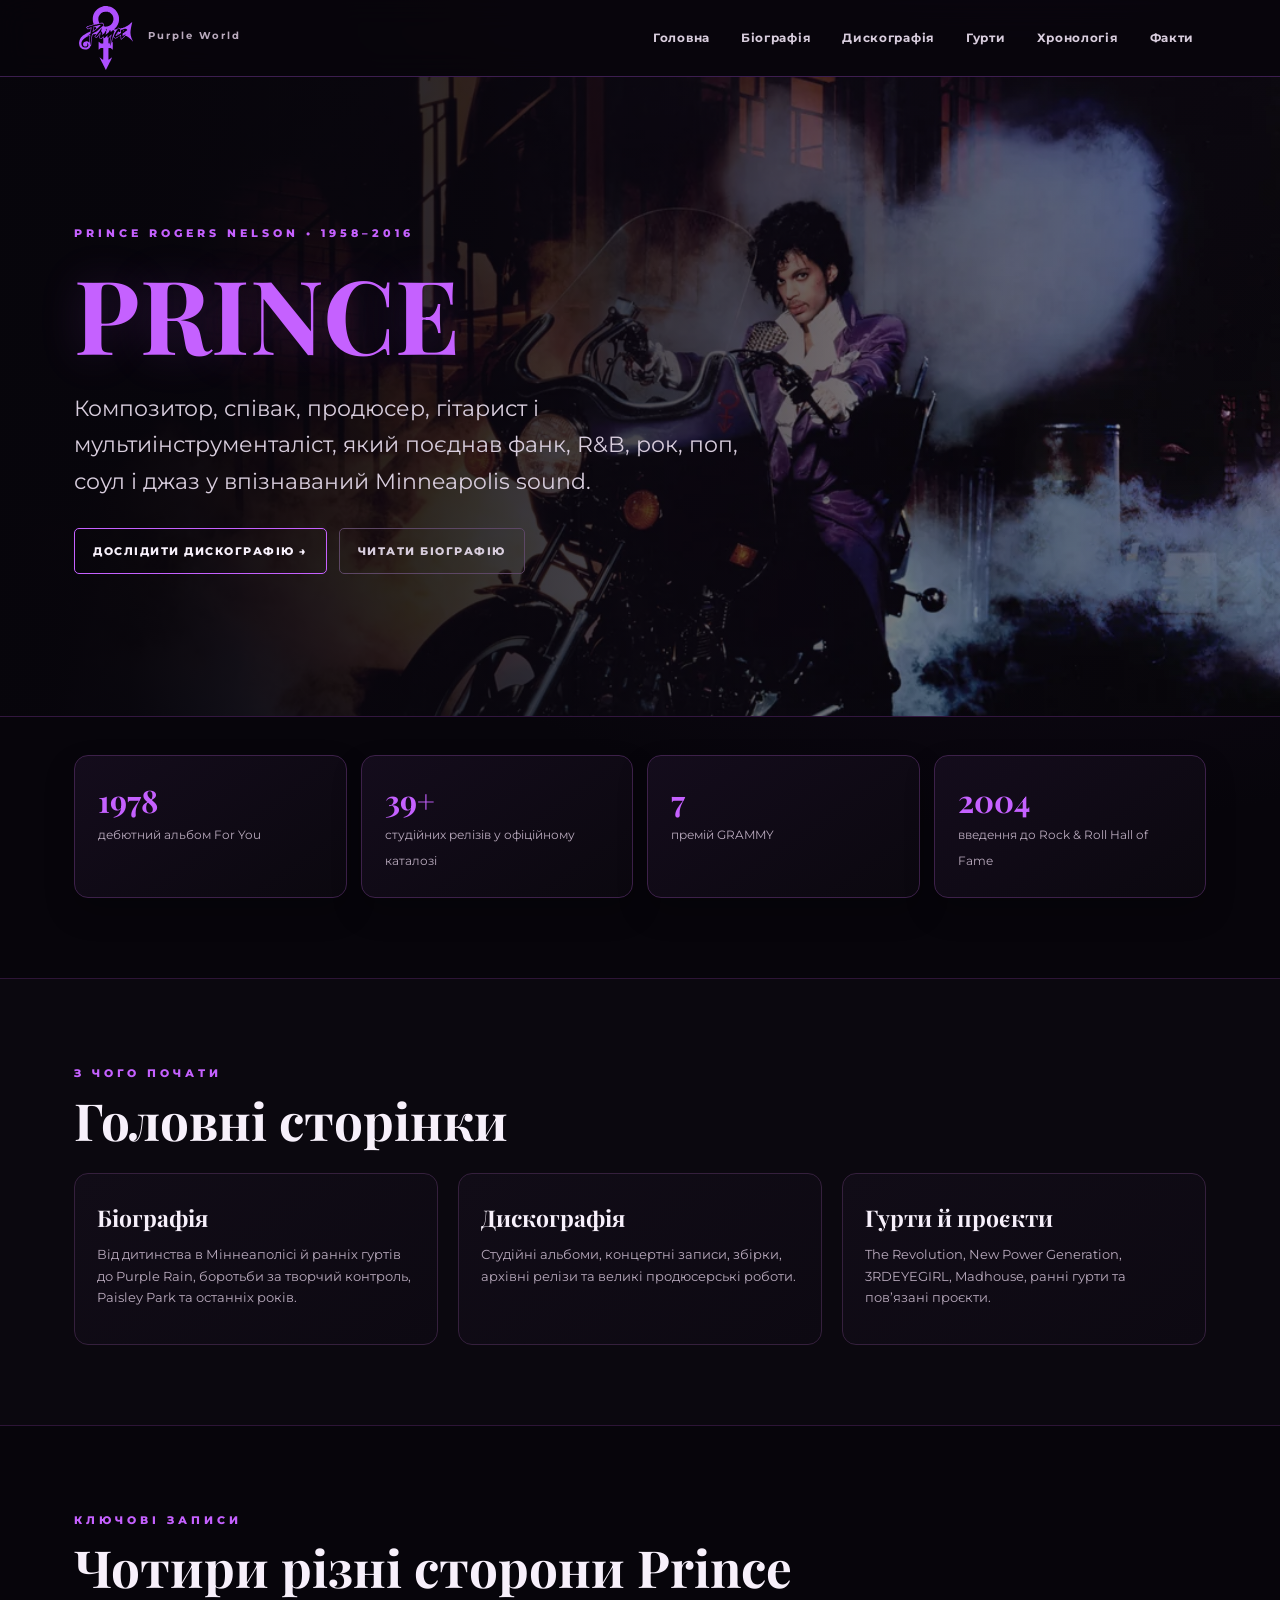
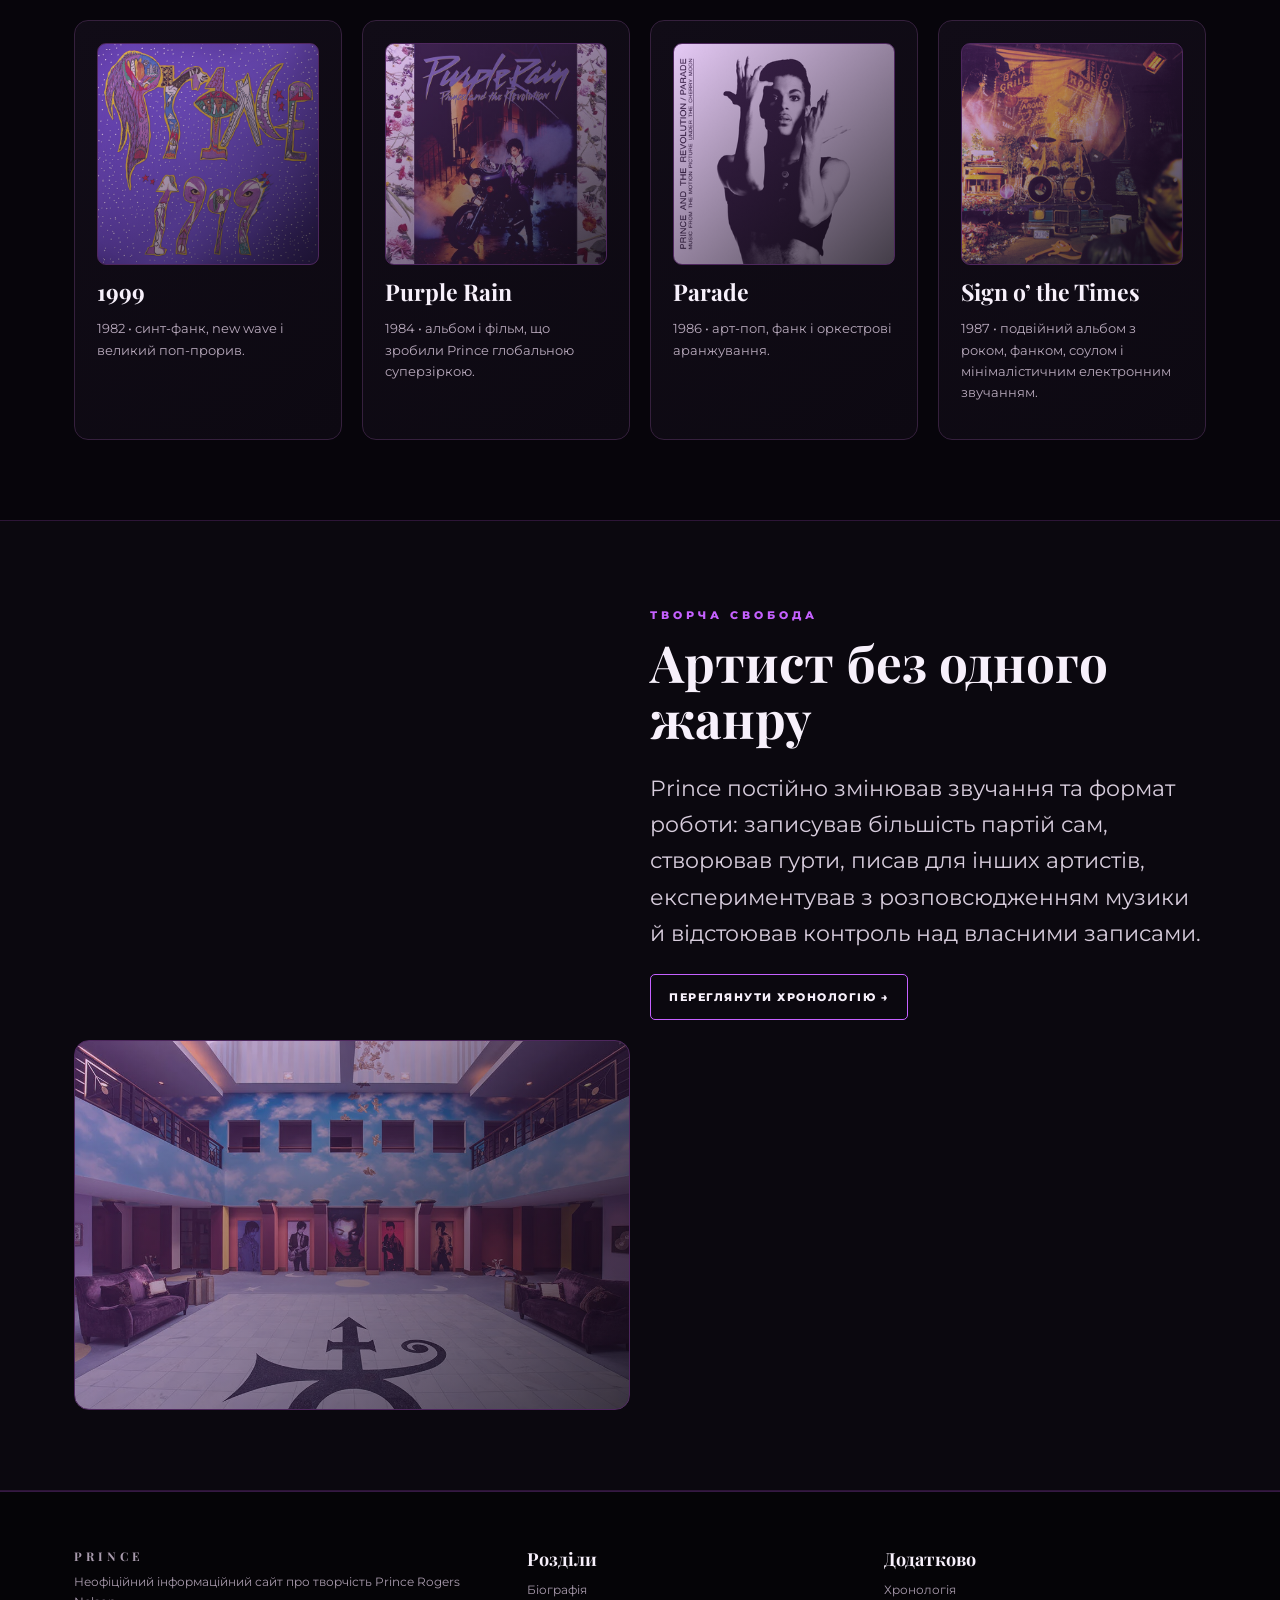
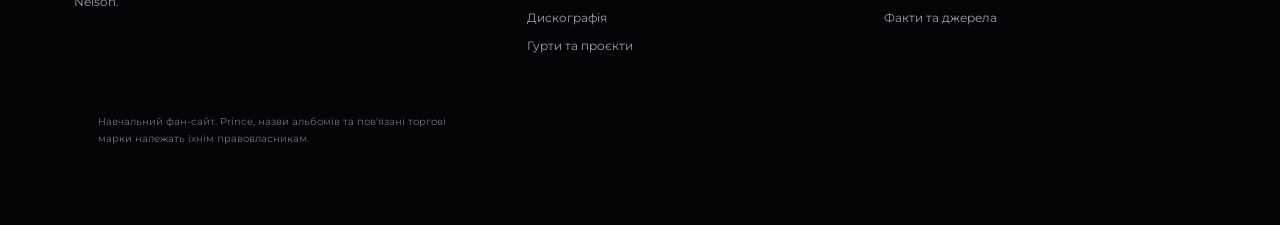
==== commit fc85b744: "Update index.html" ====
--- a/index.html
+++ b/index.html
@@ -12,7 +12,7 @@
 <section><div class="wrap"><div class="stats"><div class="stat"><strong>1978</strong><span>дебютний альбом For You</span></div><div class="stat"><strong>39+</strong><span>студійних релізів у офіційному каталозі</span></div><div class="stat"><strong>7</strong><span>премій GRAMMY</span></div><div class="stat"><strong>2004</strong><span>введення до Rock & Roll Hall of Fame</span></div></div></div></section>
 <section class="section-dark"><div class="wrap"><span class="kicker">З чого почати</span><h2>Головні сторінки</h2><div class="grid three"><a class="card" href="biography.html"><h3>Біографія</h3><p>Від дитинства в Міннеаполісі й ранніх гуртів до Purple Rain, боротьби за творчий контроль, Paisley Park та останніх років.</p></a><a class="card" href="discography.html"><h3>Дискографія</h3><p>Студійні альбоми, концертні записи, збірки, архівні релізи та великі продюсерські роботи.</p></a><a class="card" href="bands.html"><h3>Гурти й проєкти</h3><p>The Revolution, New Power Generation, 3RDEYEGIRL, Madhouse, ранні гурти та пов’язані проєкти.</p></a></div></div></section>
 <section><div class="wrap"><span class="kicker">Ключові записи</span><h2>Чотири різні сторони Prince</h2><div class="grid four"><article class="card"><div class="album-cover" style="--photo:url('images/1999.jpg')" data-label="Обкладинка альбому"><a class="feature-card" href="https://en.wikipedia.org/wiki/1999_(Prince_album)" target="_blank">
-</div><h3>1999</h3><p>1982 • синт-фанк, new wave і великий поп-прорив.</p>></article><article class="card"><div class="album-cover" style="--photo:url('images/purple-rain.jpg')" data-label="Обкладинка альбому"></div><h3>Purple Rain</h3><p>1984 • альбом і фільм, що зробили Prince глобальною суперзіркою.</p></article><article class="card"><div class="album-cover" style="--photo:url('images/parade.jpg')" data-label="Обкладинка альбому"></div><h3>Parade</h3><p>1986 • арт-поп, фанк і оркестрові аранжування.</p></article><article class="card"><div class="album-cover" style="--photo:url('images/sign-times.jpg')" data-label="Обкладинка альбому"></div><h3>Sign o’ the Times</h3><p>1987 • подвійний альбом з роком, фанком, соулом і мінімалістичним електронним звучанням.</p></article></div></div></section>
+</div><h3>1999</h3><p>1982 • синт-фанк, new wave і великий поп-прорив.</p></article><article class="card"><div class="album-cover" style="--photo:url('images/purple-rain.jpg')" data-label="Обкладинка альбому"></div><h3>Purple Rain</h3><p>1984 • альбом і фільм, що зробили Prince глобальною суперзіркою.</p></article><article class="card"><div class="album-cover" style="--photo:url('images/parade.jpg')" data-label="Обкладинка альбому"></div><h3>Parade</h3><p>1986 • арт-поп, фанк і оркестрові аранжування.</p></article><article class="card"><div class="album-cover" style="--photo:url('images/sign-times.jpg')" data-label="Обкладинка альбому"></div><h3>Sign o’ the Times</h3><p>1987 • подвійний альбом з роком, фанком, соулом і мінімалістичним електронним звучанням.</p></article></div></div></section>
 <section class="section-dark"><div class="wrap"><div class="grid two"><div><span class="kicker">Творча свобода</span><h2>Артист без одного жанру</h2><p class="lead">Prince постійно змінював звучання та формат роботи: записував більшість партій сам, створював гурти, писав для інших артистів, експериментував з розповсюдженням музики й відстоював контроль над власними записами.</p><a class="btn" href="timeline.html">Переглянути хронологію →</a></div><div class="photo-slot" style="--photo:url('images/paisley-park.jpg')" data-label="Додай фото: images/paisley-park.jpg"></div></div></div></section>
 </main><footer class="site-footer"><div class="footer-inner"><div><a class="logo" href="index.html">PRINCE</a><p>Неофіційний інформаційний сайт про творчість Prince Rogers Nelson.</p></div><div><h3>Розділи</h3><a href="biography.html">Біографія</a><a href="discography.html">Дискографія</a><a href="bands.html">Гурти та проєкти</a></div><div><h3>Додатково</h3><a href="timeline.html">Хронологія</a><a href="facts.html">Факти та джерела</a></div><div class="copyright">Навчальний фан-сайт. Prince, назви альбомів та пов'язані торгові марки належать їхнім правовласникам.</div></footer><script src="script.js"></script>
 </body></html>
